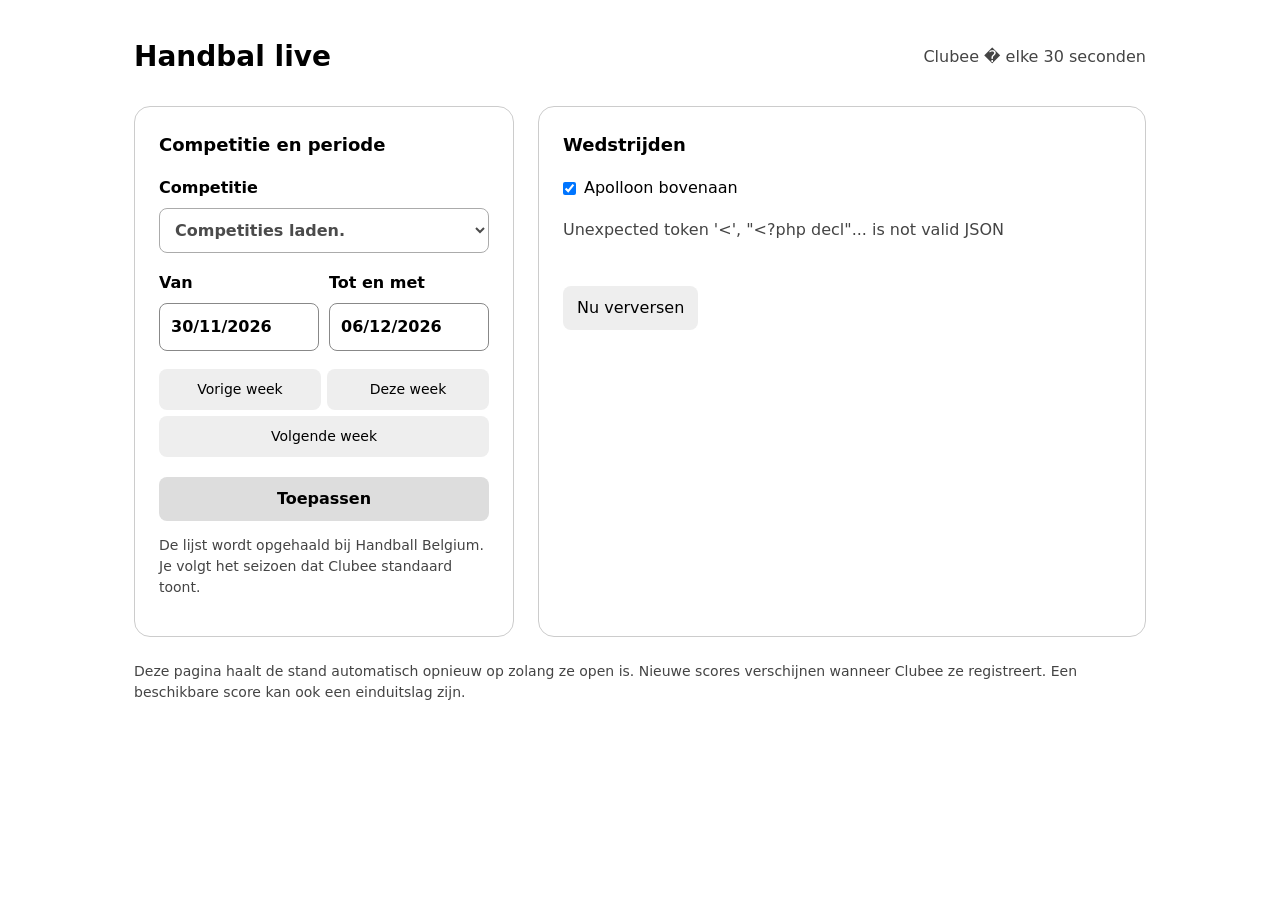
==== programmas/handbal-live/index.html @ 27167aa8 "Bewaar Handbal Live en Slideshow met livescores onder programmas" ====
<!doctype html><html lang="nl"><head><meta charset="utf-8"><meta name="viewport" content="width=device-width,initial-scale=1"><title>Handbal live</title><meta name="description" content="Volg een Clubee-wedstrijd met een instelbare competitie en periode."><link rel="icon" href="data:image/svg+xml,%3Csvg xmlns='http://www.w3.org/2000/svg' viewBox='0 0 32 32'%3E%3Crect width='32' height='32' rx='8' fill='%230c1930'/%3E%3Ctext x='16' y='23' text-anchor='middle' font-size='23' fill='%235ee3e7'%3EH%3C/text%3E%3C/svg%3E"><link rel="stylesheet" href="styles.css?v=2"><style>
*{box-sizing:border-box}body{margin:0;background:var(--page-background);color:var(--text-color);font:16px/1.5 system-ui}main{max-width:1060px;margin:auto;padding:36px 24px}header{display:flex;align-items:center;justify-content:space-between;margin-bottom:28px}h1{font-size:28px;margin:0}header span{color:var(--secondary-text)}section{background:var(--surface-background);border:1px solid var(--border-color);border-radius:16px;padding:24px}.layout{display:grid;grid-template-columns:380px 1fr;gap:24px}label{display:block;margin-bottom:18px;font-weight:600}input,select,button{font:inherit}input,select{display:block;width:100%;margin-top:8px;padding:11px;background:var(--field-background);color:var(--text-color);border:1px solid var(--field-border);border-radius:8px;min-width:0}button{padding:10px 14px;background:var(--button-background);color:var(--button-text);border:0;border-radius:8px;cursor:pointer}button:disabled{opacity:.5;cursor:wait}button.primary{background:var(--primary-background);color:var(--primary-text);font-weight:700;width:100%}.row{display:flex;gap:10px}.row>*{flex:1;min-width:0}.week{display:flex;gap:6px;flex-wrap:wrap;margin-bottom:20px}.week button{font-size:14px;flex:1;white-space:nowrap}small,.muted{font-size:14px;color:var(--secondary-text)}a{color:var(--link-color)}#score{font-size:clamp(56px,9vw,92px);font-weight:800;letter-spacing:-3px;text-align:center;padding:16px 0}#teams{text-align:center;font-size:20px;font-weight:600}#status{min-height:48px;color:var(--secondary-text)}#period{color:var(--link-color);margin-bottom:18px}.note{margin-top:24px;color:var(--secondary-text);font-size:14px}h2{font-size:18px;margin:0 0 18px}#refresh{margin-top:20px}:focus-visible{outline:3px solid var(--focus-color);outline-offset:3px}@media(max-width:760px){main{padding:20px 14px}.layout{grid-template-columns:1fr}header{align-items:flex-start;gap:10px}header span{font-size:14px}section{padding:20px}#score{font-size:72px}}
#teams{display:grid;grid-template-columns:minmax(0,1fr) auto minmax(0,1fr);align-items:center;gap:12px;margin:24px 0}.team{display:flex;flex-direction:column;align-items:center;gap:12px;font-size:16px;overflow-wrap:anywhere}.team img{width:76px;height:76px;object-fit:contain;background:var(--logo-background);border-radius:12px;padding:6px}.team img[hidden]{display:none}#score{font-size:clamp(36px,5vw,60px);letter-spacing:-1px;padding:0;white-space:nowrap}@media(max-width:420px){#teams{gap:8px}.team{font-size:14px}.team img{width:58px;height:58px}#score{font-size:36px}}.match-card{padding:18px 0;border-bottom:1px solid var(--border-color)}.match-card:first-child{padding-top:0}.match-date{font-size:14px;color:var(--secondary-text);margin-bottom:10px}.match-teams{display:grid;grid-template-columns:minmax(0,1fr) auto minmax(0,1fr);gap:12px;align-items:center}.match-team{text-align:center;overflow-wrap:anywhere;font-size:15px;font-weight:600}.match-team img{display:block;width:48px;height:48px;object-fit:contain;margin:0 auto 8px;background:var(--logo-background);border-radius:8px}.match-score{font-size:28px;font-weight:800;white-space:nowrap}.match-links{display:flex;gap:16px;flex-wrap:wrap;margin-top:12px;font-size:14px}@media(max-width:420px){.match-teams{gap:8px}.match-team{font-size:13px}.match-score{font-size:24px}} .sort-toggle{display:flex;align-items:center;gap:8px;font-weight:400}.sort-toggle input{width:auto;margin:0;padding:0;flex:none} </style></head><body><main><header><h1>Handbal live</h1><span>Clubee � elke 30 seconden</span></header><div class="layout"><section><h2>Competitie en periode</h2><form id="settings"><label>Competitie<select id="source" required disabled><option value="">Competities laden.</option></select></label><div class="row"><label>Van<input id="start" type="text" inputmode="numeric" placeholder="DD/MM/YYYY" pattern="[0-9]{2}/[0-9]{2}/[0-9]{4}" required></label><label>Tot en met<input id="end" type="text" inputmode="numeric" placeholder="DD/MM/YYYY" pattern="[0-9]{2}/[0-9]{2}/[0-9]{4}" required></label></div><div class="week"><button type="button" id="prev">Vorige week</button><button type="button" id="current">Deze week</button><button type="button" id="next">Volgende week</button></div><button class="primary">Toepassen</button></form><p class="muted">De lijst wordt opgehaald bij Handball Belgium. Je volgt het seizoen dat Clubee standaard toont.</p></section><section aria-label="Wedstrijden"><h2>Wedstrijden</h2><div id="period"></div><label class="sort-toggle"><input type="checkbox" id="apolloon-first" checked> Apolloon bovenaan</label><div id="matches"></div><div id="status" role="status">Clubee ophalen.</div><button id="refresh">Nu verversen</button></section></div><p class="note">Deze pagina haalt de stand automatisch opnieuw op zolang ze open is. Nieuwe scores verschijnen wanneer Clubee ze registreert. Een beschikbare score kan ook een einduitslag zijn.</p></main><script>
const $=id=>document.getElementById(id),params=new URLSearchParams(location.search);
const fallback='https://www.clubee.com/handballbelgium/first-division-m--982001v4/leagues/18702/seasons/220';
function currentWeek(){const p=new Intl.DateTimeFormat('en-CA',{timeZone:'Europe/Brussels',year:'numeric',month:'2-digit',day:'2-digit'}).formatToParts(new Date());const get=k=>p.find(x=>x.type===k).value;const d=new Date(get('year')+'-'+get('month')+'-'+get('day')+'T00:00:00Z');d.setUTCDate(d.getUTCDate()-(d.getUTCDay()+6)%7);return [d.toISOString().slice(0,10),new Date(+d+6*86400000).toISOString().slice(0,10)];}
const [first,last]=currentWeek();const wantedSource=params.get('source')||fallback;$('start').value=format(params.get('from')||first);$('end').value=format(params.get('to')||last);
$('apolloon-first').checked=params.get('apolloon')!=='0';
$('apolloon-first').onchange=()=>{if(checkedAt)render();else if(source)saveUrl();};
let source,from,to,games=[],checkedAt='',busy=false,timer;
function format(d){const m=/^(\d{4})-(\d{2})-(\d{2})$/.exec(d||'');return m?m[3]+'/'+m[2]+'/'+m[1]:'';}
function parseDate(value){const m=/^(\d{2})\/(\d{2})\/(\d{4})$/.exec(value);if(!m)return '';const iso=m[3]+'-'+m[2]+'-'+m[1],d=new Date(iso+'T00:00:00Z');return Number.isFinite(+d)&&d.toISOString().slice(0,10)===iso?iso:'';}
function saveUrl(){const p=new URLSearchParams({source,from,to,apolloon:$('apolloon-first').checked?'1':'0'});history.replaceState(null,'','?'+p);}
function element(tag,className,text){const el=document.createElement(tag);if(className)el.className=className;if(text!==undefined)el.textContent=text;return el;}
function team(game,side){const el=element('div','match-team');const url=game[side+'Logo'];if(url){try{const u=new URL(url);if(u.protocol==='https:'){const img=element('img');img.alt='Logo '+game[side];img.src=u.href;img.onerror=()=>img.remove();el.append(img);}}catch(_){}}el.append(element('div','',game[side]));return el;}
function render(){
 const apolloon=g=>/apolloon/i.test(g.home||'')||/apolloon/i.test(g.away||'');
 const filtered=games.filter(g=>g.date>=from&&g.date<=to).sort((a,b)=>($('apolloon-first').checked?Number(apolloon(b))-Number(apolloon(a)):0)||a.date.localeCompare(b.date)||(a.time||'').localeCompare(b.time||''));
 $('period').textContent=format(from)+' - '+format(to);
 const cards=[];
 for(const g of filtered){
  const card=element('article','match-card');
  card.append(element('div','match-date',format(g.date)+(g.time?' om '+g.time:'')));
  const row=element('div','match-teams');row.append(team(g,'home'),element('div','match-score',g.score||'-'),team(g,'away'));card.append(row);
  const links=element('div','match-links');
  const scoreLink=element('a','','Open scorepagina');scoreLink.href='score.html?'+new URLSearchParams({match:g.id.split('/').pop()});scoreLink.target='_blank';scoreLink.rel='noopener';
  const original=element('a','','Open op Clubee');original.href=new URL(g.id,source).href;original.target='_blank';original.rel='noopener';links.append(scoreLink,original);card.append(links);cards.push(card);
 }
 $('matches').replaceChildren(...cards);
 $('status').textContent=(filtered.length?filtered.length+' wedstrijden':'Geen wedstrijden in deze periode')+' � opgehaald om '+new Date(checkedAt).toLocaleTimeString('nl-BE',{timeZone:'Europe/Brussels'});
 saveUrl();
}
async function refreshLiveScores(){
 const now=new Intl.DateTimeFormat('sv-SE',{timeZone:'Europe/Brussels',dateStyle:'short',timeStyle:'short'}).format(new Date());
 const [today,time]=now.split(' ');
 const active=games.filter(g=>g.date===today&&g.date>=from&&g.date<=to&&(!g.time||g.time.padStart(5,'0')<=time));
 for(let offset=0;offset<active.length;offset+=4){
  await Promise.all(active.slice(offset,offset+4).map(async g=>{
   try{
    const match=g.id.split('/').pop();
    const response=await fetch('match.php?'+new URLSearchParams({match}),{cache:'no-store',signal:AbortSignal.timeout(8000)});
    if(!response.ok)return;
    const {game}=await response.json();
    if(typeof game?.score==='string'&&game.score)g.score=game.score;
   }catch{
    // Keep the competition score when the match lookup fails.
   }
  }));
 }
 if(active.length)render();
}
async function refresh(){if(busy)return;busy=true;clearTimeout(timer);for(const b of document.querySelectorAll('button'))b.disabled=true;$('status').textContent='Nieuwe stand ophalen.';try{const r=await fetch('api.php?'+new URLSearchParams({source}),{cache:'no-store',signal:AbortSignal.timeout(25000)});const data=await r.json();if(!r.ok)throw Error(data.error||'Clubee kon niet worden opgehaald.');games=data.games;checkedAt=data.checkedAt;render();await refreshLiveScores();}catch(e){$('status').textContent=(e.name==='TimeoutError'?'Clubee reageert niet. Probeer opnieuw.':e.message)+(checkedAt?' Laatste geslaagde controle: '+new Date(checkedAt).toLocaleTimeString('nl-BE',{timeZone:'Europe/Brussels'})+'.':'');}finally{busy=false;for(const b of document.querySelectorAll('button'))b.disabled=false;timer=setTimeout(refresh,30000);}}
async function apply(){if(busy)return;let u;try{u=new URL($('source').value);if(u.protocol!=='https:'||!['www.clubee.com','clubee.com'].includes(u.hostname)||u.port||u.username||u.password||!/^\/handballbelgium\/[a-zA-Z0-9_-]+v4(?:\/leagues\/\d+\/seasons\/\d+)?\/?$/.test(u.pathname))throw Error();}catch(_){$('status').textContent='Kies een competitie uit de lijst.';return false;}
const a=parseDate($('start').value),b=parseDate($('end').value);if(!a||!b||a>b){$('status').textContent='Kies geldige datums. De einddatum moet op of na de begindatum liggen.';return false;}u.search='';u.hash='';const changed=source!==u.href||from!==a||to!==b;source=u.href;from=a;to=b;if(changed){games=[];checkedAt='';$('matches').replaceChildren();}saveUrl();await refresh();return true;}
function move(days){for(const id of ['start','end']){const d=new Date(parseDate($(id).value)+'T00:00:00Z');if(!Number.isFinite(+d))return;$(id).value=format(new Date(+d+days*86400000).toISOString().slice(0,10));}apply();}
$('settings').onsubmit=e=>{e.preventDefault();apply();};$('prev').onclick=()=>move(-7);$('next').onclick=()=>move(7);$('current').onclick=()=>{const [a,b]=currentWeek();$('start').value=format(a);$('end').value=format(b);apply();};$('refresh').onclick=()=>source?refresh():loadCompetitions();
if(document.modelContext?.registerTool){try{document.modelContext.registerTool({name:'configure_match_view',description:'Stel de Clubee-competitie en het datumbereik in en laad de wedstrijden.',inputSchema:{type:'object',properties:{source:{type:'string'},from:{type:'string'},to:{type:'string'}},required:['source','from','to'],additionalProperties:false},annotations:{readOnlyHint:false,untrustedContentHint:true},async execute(input){if(!input||typeof input.source!=='string'||typeof input.from!=='string'||typeof input.to!=='string'||busy)throw Error('Ongeldige invoer of ophalen bezig.');$('source').value=input.source;$('start').value=format(input.from);$('end').value=format(input.to);if(!await apply())throw Error($('status').textContent);return {matches:games.filter(g=>g.date>=from&&g.date<=to).length,status:$('status').textContent};}});}catch(_){}}
let loadingMenu=false;
async function loadCompetitions(){
 if(loadingMenu)return;loadingMenu=true;$('source').disabled=true;$('refresh').disabled=true;
 $('status').textContent='Competities ophalen bij Clubee.';
 try{
  const response=await fetch('competitions.php',{cache:'no-store',signal:AbortSignal.timeout(25000)});
  const data=await response.json();if(!response.ok)throw Error(data.error||'Competities konden niet worden opgehaald.');
  if(!Array.isArray(data.competitions)||!data.competitions.length)throw Error('Geen competities gevonden.');
  $('source').replaceChildren();const groups=new Map();
  for(const c of data.competitions){
   let group=groups.get(c.group||'Competities');if(!group){group=document.createElement('optgroup');group.label=c.group||'Competities';groups.set(group.label,group);$('source').append(group);}
   const competitionSource=fallback.startsWith(c.source+'/')?fallback:c.source;
   group.append(new Option(c.name,competitionSource));
  }
  const target=data.competitions.find(c=>wantedSource===c.source||wantedSource.startsWith(c.source+'/'))||data.competitions.find(c=>c.name==='DIVISION 1 (M)')||data.competitions[0];
  $('source').value=target.source;$('source').disabled=false;await apply();
 }catch(e){$('status').textContent=e.name==='TimeoutError'?'Clubee reageert niet. Klik op Nu verversen om opnieuw te proberen.':e.message;}
 finally{loadingMenu=false;$('refresh').disabled=false;}
}
loadCompetitions();

</script></body></html>
---- programmas/handbal-live/styles.css ----
/* Kleuren voor index.html en score.html.
   Pas deze waarden aan om beide pagina's een ander uiterlijk te geven. */
:root {
  color-scheme: light;
  --page-background: #ffffff;
  --text-color: #000000;
  --surface-background: #ffffff;
  --border-color: #cccccc;
  --field-background: #ffffff;
  --field-border: #888888;
  --secondary-text: #444444;
  --link-color: #000000;
  --button-background: #eeeeee;
  --button-text: #000000;
  --primary-background: #dddddd;
  --primary-text: #000000;
  --focus-color: #000000;
  --logo-background: #ffffff;
}
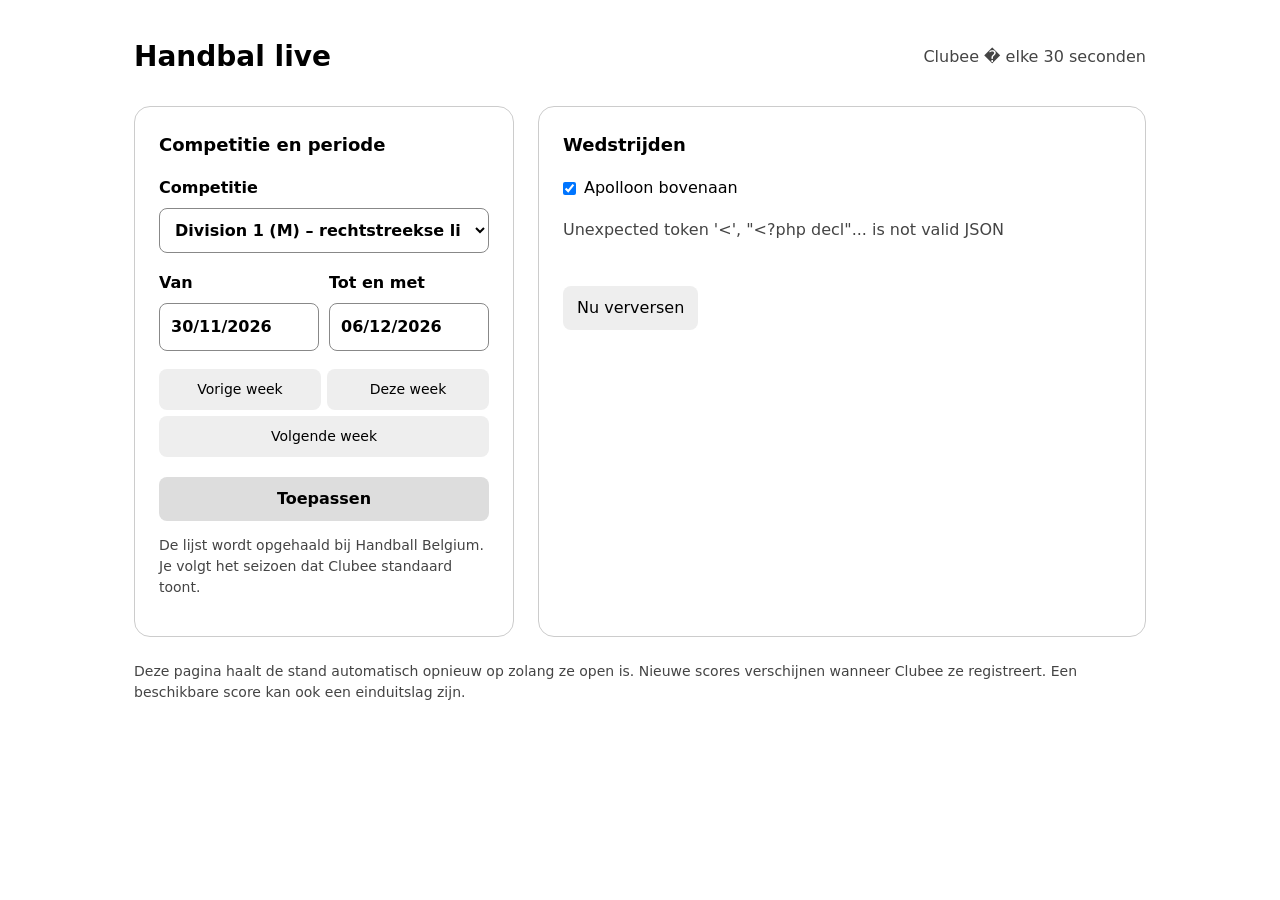
==== commit 44f6944b: "Load matches even when Clubee competition menu cannot be parsed" ====
--- a/programmas/handbal-live/index.html
+++ b/programmas/handbal-live/index.html
@@ -71,7 +71,13 @@
   }
   const target=data.competitions.find(c=>wantedSource===c.source||wantedSource.startsWith(c.source+'/'))||data.competitions.find(c=>c.name==='DIVISION 1 (M)')||data.competitions[0];
   $('source').value=target.source;$('source').disabled=false;await apply();
- }catch(e){$('status').textContent=e.name==='TimeoutError'?'Clubee reageert niet. Klik op Nu verversen om opnieuw te proberen.':e.message;}
+ }catch(e){
+  // A failure to load the competition menu must not block the requested competition.
+  $('source').replaceChildren(new Option('Division 1 (M) – rechtstreekse link',wantedSource));
+  $('source').disabled=false;
+  $('status').textContent='Competitielijst niet beschikbaar; wedstrijden rechtstreeks ophalen.';
+  await apply();
+ }
  finally{loadingMenu=false;$('refresh').disabled=false;}
 }
 loadCompetitions();
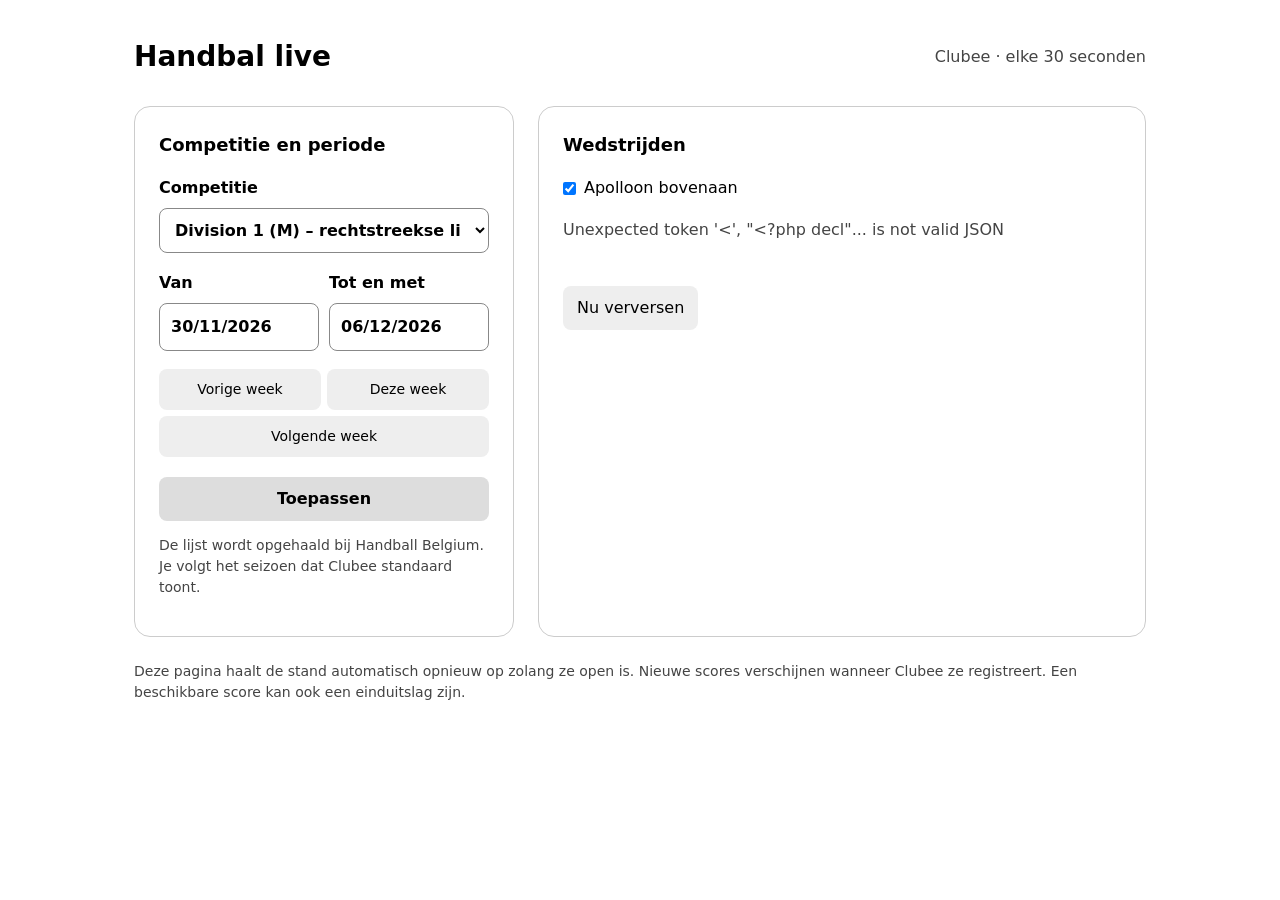
==== commit 6d0f9da7: "Fix damaged separators in Handbal Live header and refresh status" ====
--- a/programmas/handbal-live/index.html
+++ b/programmas/handbal-live/index.html
@@ -1,6 +1,6 @@
 <!doctype html><html lang="nl"><head><meta charset="utf-8"><meta name="viewport" content="width=device-width,initial-scale=1"><title>Handbal live</title><meta name="description" content="Volg een Clubee-wedstrijd met een instelbare competitie en periode."><link rel="icon" href="data:image/svg+xml,%3Csvg xmlns='http://www.w3.org/2000/svg' viewBox='0 0 32 32'%3E%3Crect width='32' height='32' rx='8' fill='%230c1930'/%3E%3Ctext x='16' y='23' text-anchor='middle' font-size='23' fill='%235ee3e7'%3EH%3C/text%3E%3C/svg%3E"><link rel="stylesheet" href="styles.css?v=2"><style>
 *{box-sizing:border-box}body{margin:0;background:var(--page-background);color:var(--text-color);font:16px/1.5 system-ui}main{max-width:1060px;margin:auto;padding:36px 24px}header{display:flex;align-items:center;justify-content:space-between;margin-bottom:28px}h1{font-size:28px;margin:0}header span{color:var(--secondary-text)}section{background:var(--surface-background);border:1px solid var(--border-color);border-radius:16px;padding:24px}.layout{display:grid;grid-template-columns:380px 1fr;gap:24px}label{display:block;margin-bottom:18px;font-weight:600}input,select,button{font:inherit}input,select{display:block;width:100%;margin-top:8px;padding:11px;background:var(--field-background);color:var(--text-color);border:1px solid var(--field-border);border-radius:8px;min-width:0}button{padding:10px 14px;background:var(--button-background);color:var(--button-text);border:0;border-radius:8px;cursor:pointer}button:disabled{opacity:.5;cursor:wait}button.primary{background:var(--primary-background);color:var(--primary-text);font-weight:700;width:100%}.row{display:flex;gap:10px}.row>*{flex:1;min-width:0}.week{display:flex;gap:6px;flex-wrap:wrap;margin-bottom:20px}.week button{font-size:14px;flex:1;white-space:nowrap}small,.muted{font-size:14px;color:var(--secondary-text)}a{color:var(--link-color)}#score{font-size:clamp(56px,9vw,92px);font-weight:800;letter-spacing:-3px;text-align:center;padding:16px 0}#teams{text-align:center;font-size:20px;font-weight:600}#status{min-height:48px;color:var(--secondary-text)}#period{color:var(--link-color);margin-bottom:18px}.note{margin-top:24px;color:var(--secondary-text);font-size:14px}h2{font-size:18px;margin:0 0 18px}#refresh{margin-top:20px}:focus-visible{outline:3px solid var(--focus-color);outline-offset:3px}@media(max-width:760px){main{padding:20px 14px}.layout{grid-template-columns:1fr}header{align-items:flex-start;gap:10px}header span{font-size:14px}section{padding:20px}#score{font-size:72px}}
-#teams{display:grid;grid-template-columns:minmax(0,1fr) auto minmax(0,1fr);align-items:center;gap:12px;margin:24px 0}.team{display:flex;flex-direction:column;align-items:center;gap:12px;font-size:16px;overflow-wrap:anywhere}.team img{width:76px;height:76px;object-fit:contain;background:var(--logo-background);border-radius:12px;padding:6px}.team img[hidden]{display:none}#score{font-size:clamp(36px,5vw,60px);letter-spacing:-1px;padding:0;white-space:nowrap}@media(max-width:420px){#teams{gap:8px}.team{font-size:14px}.team img{width:58px;height:58px}#score{font-size:36px}}.match-card{padding:18px 0;border-bottom:1px solid var(--border-color)}.match-card:first-child{padding-top:0}.match-date{font-size:14px;color:var(--secondary-text);margin-bottom:10px}.match-teams{display:grid;grid-template-columns:minmax(0,1fr) auto minmax(0,1fr);gap:12px;align-items:center}.match-team{text-align:center;overflow-wrap:anywhere;font-size:15px;font-weight:600}.match-team img{display:block;width:48px;height:48px;object-fit:contain;margin:0 auto 8px;background:var(--logo-background);border-radius:8px}.match-score{font-size:28px;font-weight:800;white-space:nowrap}.match-links{display:flex;gap:16px;flex-wrap:wrap;margin-top:12px;font-size:14px}@media(max-width:420px){.match-teams{gap:8px}.match-team{font-size:13px}.match-score{font-size:24px}} .sort-toggle{display:flex;align-items:center;gap:8px;font-weight:400}.sort-toggle input{width:auto;margin:0;padding:0;flex:none} </style></head><body><main><header><h1>Handbal live</h1><span>Clubee � elke 30 seconden</span></header><div class="layout"><section><h2>Competitie en periode</h2><form id="settings"><label>Competitie<select id="source" required disabled><option value="">Competities laden.</option></select></label><div class="row"><label>Van<input id="start" type="text" inputmode="numeric" placeholder="DD/MM/YYYY" pattern="[0-9]{2}/[0-9]{2}/[0-9]{4}" required></label><label>Tot en met<input id="end" type="text" inputmode="numeric" placeholder="DD/MM/YYYY" pattern="[0-9]{2}/[0-9]{2}/[0-9]{4}" required></label></div><div class="week"><button type="button" id="prev">Vorige week</button><button type="button" id="current">Deze week</button><button type="button" id="next">Volgende week</button></div><button class="primary">Toepassen</button></form><p class="muted">De lijst wordt opgehaald bij Handball Belgium. Je volgt het seizoen dat Clubee standaard toont.</p></section><section aria-label="Wedstrijden"><h2>Wedstrijden</h2><div id="period"></div><label class="sort-toggle"><input type="checkbox" id="apolloon-first" checked> Apolloon bovenaan</label><div id="matches"></div><div id="status" role="status">Clubee ophalen.</div><button id="refresh">Nu verversen</button></section></div><p class="note">Deze pagina haalt de stand automatisch opnieuw op zolang ze open is. Nieuwe scores verschijnen wanneer Clubee ze registreert. Een beschikbare score kan ook een einduitslag zijn.</p></main><script>
+#teams{display:grid;grid-template-columns:minmax(0,1fr) auto minmax(0,1fr);align-items:center;gap:12px;margin:24px 0}.team{display:flex;flex-direction:column;align-items:center;gap:12px;font-size:16px;overflow-wrap:anywhere}.team img{width:76px;height:76px;object-fit:contain;background:var(--logo-background);border-radius:12px;padding:6px}.team img[hidden]{display:none}#score{font-size:clamp(36px,5vw,60px);letter-spacing:-1px;padding:0;white-space:nowrap}@media(max-width:420px){#teams{gap:8px}.team{font-size:14px}.team img{width:58px;height:58px}#score{font-size:36px}}.match-card{padding:18px 0;border-bottom:1px solid var(--border-color)}.match-card:first-child{padding-top:0}.match-date{font-size:14px;color:var(--secondary-text);margin-bottom:10px}.match-teams{display:grid;grid-template-columns:minmax(0,1fr) auto minmax(0,1fr);gap:12px;align-items:center}.match-team{text-align:center;overflow-wrap:anywhere;font-size:15px;font-weight:600}.match-team img{display:block;width:48px;height:48px;object-fit:contain;margin:0 auto 8px;background:var(--logo-background);border-radius:8px}.match-score{font-size:28px;font-weight:800;white-space:nowrap}.match-links{display:flex;gap:16px;flex-wrap:wrap;margin-top:12px;font-size:14px}@media(max-width:420px){.match-teams{gap:8px}.match-team{font-size:13px}.match-score{font-size:24px}} .sort-toggle{display:flex;align-items:center;gap:8px;font-weight:400}.sort-toggle input{width:auto;margin:0;padding:0;flex:none} </style></head><body><main><header><h1>Handbal live</h1><span>Clubee &middot; elke 30 seconden</span></header><div class="layout"><section><h2>Competitie en periode</h2><form id="settings"><label>Competitie<select id="source" required disabled><option value="">Competities laden.</option></select></label><div class="row"><label>Van<input id="start" type="text" inputmode="numeric" placeholder="DD/MM/YYYY" pattern="[0-9]{2}/[0-9]{2}/[0-9]{4}" required></label><label>Tot en met<input id="end" type="text" inputmode="numeric" placeholder="DD/MM/YYYY" pattern="[0-9]{2}/[0-9]{2}/[0-9]{4}" required></label></div><div class="week"><button type="button" id="prev">Vorige week</button><button type="button" id="current">Deze week</button><button type="button" id="next">Volgende week</button></div><button class="primary">Toepassen</button></form><p class="muted">De lijst wordt opgehaald bij Handball Belgium. Je volgt het seizoen dat Clubee standaard toont.</p></section><section aria-label="Wedstrijden"><h2>Wedstrijden</h2><div id="period"></div><label class="sort-toggle"><input type="checkbox" id="apolloon-first" checked> Apolloon bovenaan</label><div id="matches"></div><div id="status" role="status">Clubee ophalen.</div><button id="refresh">Nu verversen</button></section></div><p class="note">Deze pagina haalt de stand automatisch opnieuw op zolang ze open is. Nieuwe scores verschijnen wanneer Clubee ze registreert. Een beschikbare score kan ook een einduitslag zijn.</p></main><script>
 const $=id=>document.getElementById(id),params=new URLSearchParams(location.search);
 const fallback='https://www.clubee.com/handballbelgium/first-division-m--982001v4/leagues/18702/seasons/220';
 function currentWeek(){const p=new Intl.DateTimeFormat('en-CA',{timeZone:'Europe/Brussels',year:'numeric',month:'2-digit',day:'2-digit'}).formatToParts(new Date());const get=k=>p.find(x=>x.type===k).value;const d=new Date(get('year')+'-'+get('month')+'-'+get('day')+'T00:00:00Z');d.setUTCDate(d.getUTCDate()-(d.getUTCDay()+6)%7);return [d.toISOString().slice(0,10),new Date(+d+6*86400000).toISOString().slice(0,10)];}
@@ -27,7 +27,7 @@
   const original=element('a','','Open op Clubee');original.href=new URL(g.id,source).href;original.target='_blank';original.rel='noopener';links.append(scoreLink,original);card.append(links);cards.push(card);
  }
  $('matches').replaceChildren(...cards);
- $('status').textContent=(filtered.length?filtered.length+' wedstrijden':'Geen wedstrijden in deze periode')+' � opgehaald om '+new Date(checkedAt).toLocaleTimeString('nl-BE',{timeZone:'Europe/Brussels'});
+ $('status').textContent=(filtered.length?filtered.length+' wedstrijden':'Geen wedstrijden in deze periode')+' \u00b7 opgehaald om '+new Date(checkedAt).toLocaleTimeString('nl-BE',{timeZone:'Europe/Brussels'});
  saveUrl();
 }
 async function refreshLiveScores(){
@@ -83,5 +83,3 @@
 loadCompetitions();
 
 </script></body></html>
-
-
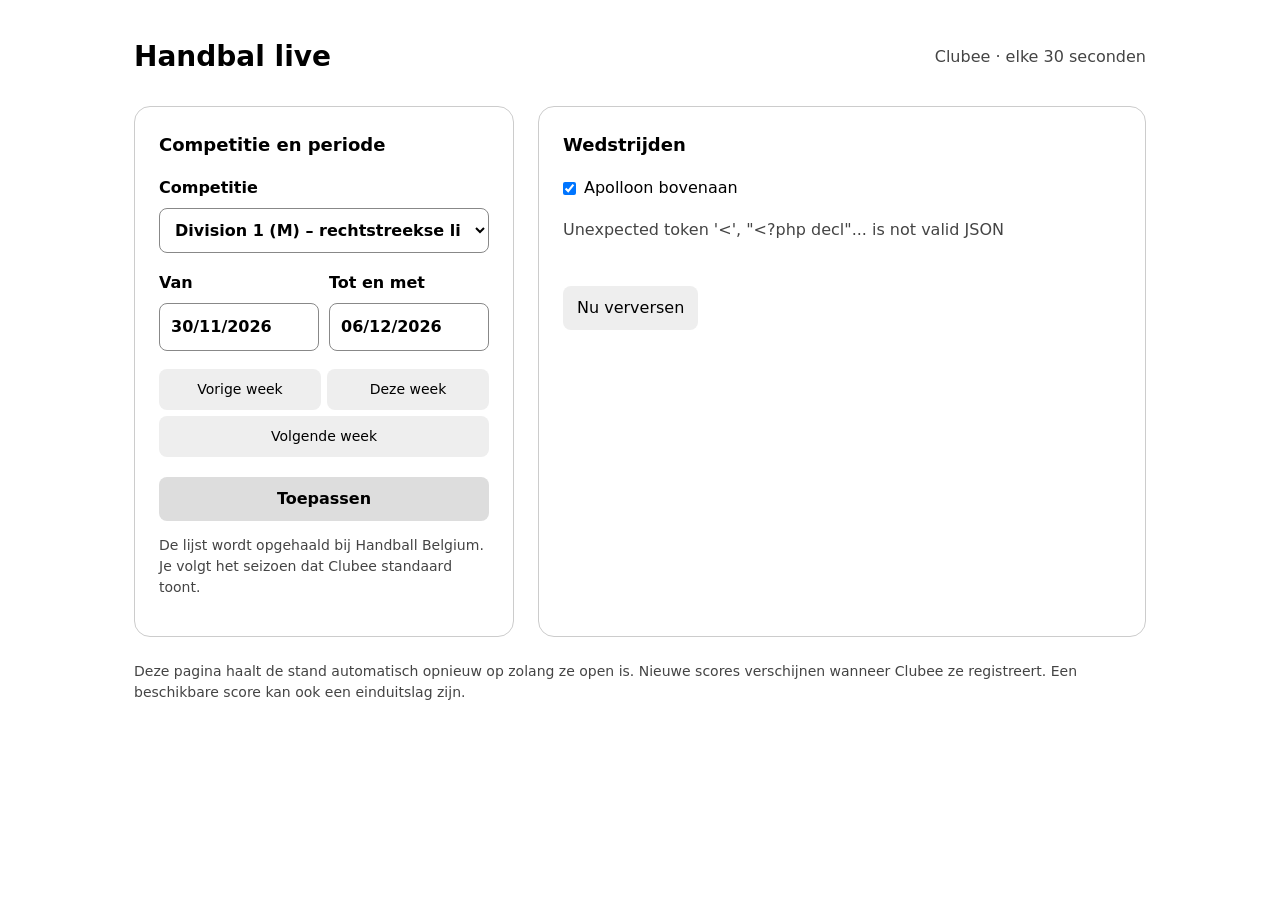
==== commit 0cb0ce0e: "Restore match-specific link to printable wedstrijdblad page" ====
--- a/programmas/handbal-live/index.html
+++ b/programmas/handbal-live/index.html
@@ -24,7 +24,7 @@
   const row=element('div','match-teams');row.append(team(g,'home'),element('div','match-score',g.score||'-'),team(g,'away'));card.append(row);
   const links=element('div','match-links');
   const scoreLink=element('a','','Open scorepagina');scoreLink.href='score.html?'+new URLSearchParams({match:g.id.split('/').pop()});scoreLink.target='_blank';scoreLink.rel='noopener';
-  const original=element('a','','Open op Clubee');original.href=new URL(g.id,source).href;original.target='_blank';original.rel='noopener';links.append(scoreLink,original);card.append(links);cards.push(card);
+  const original=element('a','','Open op Clubee');original.href=new URL(g.id,source).href;original.target='_blank';original.rel='noopener';const reportLink=element('a','','Open wedstrijdblad');reportLink.href='wedstrijdblad.html?'+new URLSearchParams({match:g.id.split('/').pop()});reportLink.target='_blank';reportLink.rel='noopener';links.append(scoreLink,reportLink,original);card.append(links);cards.push(card);
  }
  $('matches').replaceChildren(...cards);
  $('status').textContent=(filtered.length?filtered.length+' wedstrijden':'Geen wedstrijden in deze periode')+' \u00b7 opgehaald om '+new Date(checkedAt).toLocaleTimeString('nl-BE',{timeZone:'Europe/Brussels'});
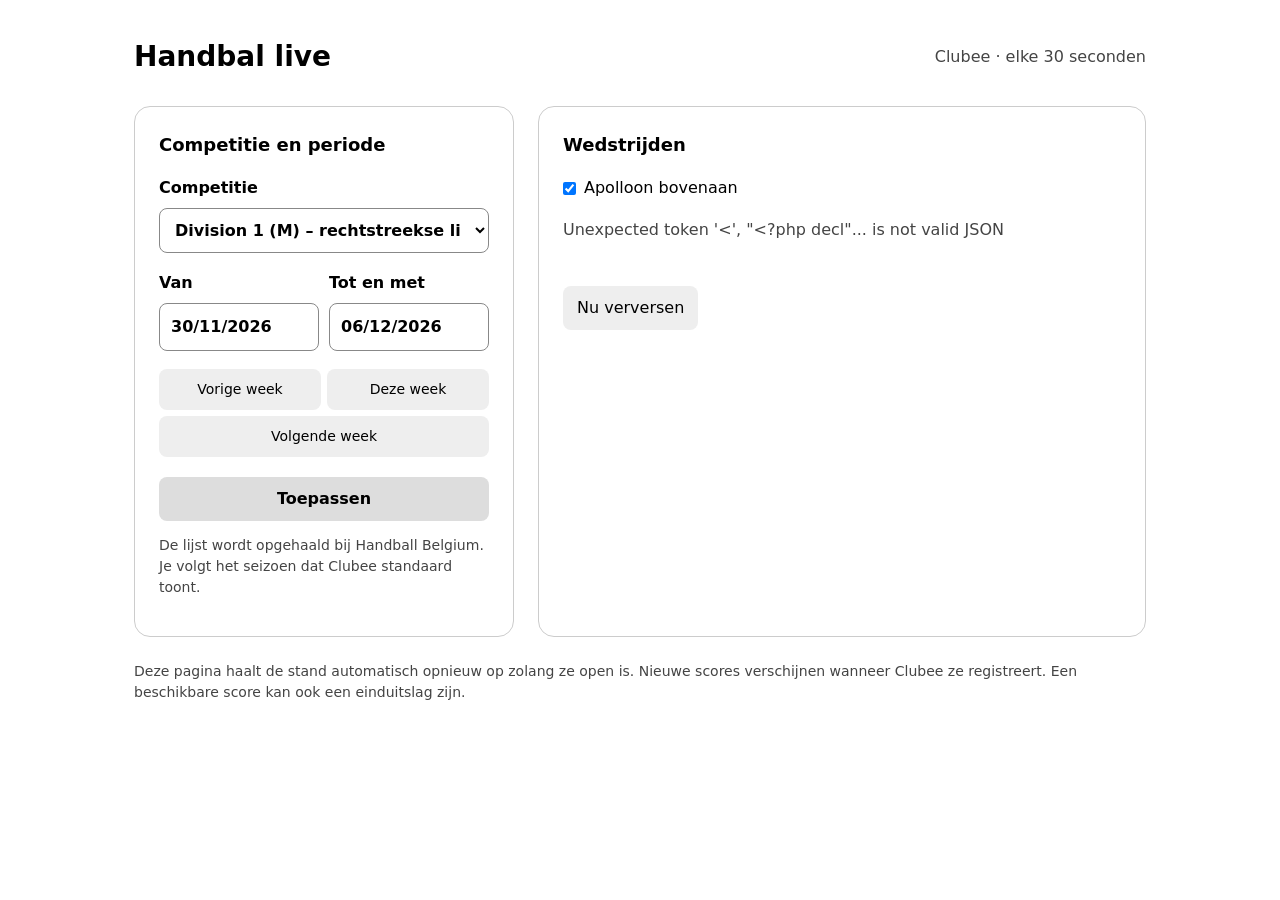
==== commit 76e155e3: "Fix formatting and structure of match links" ====
--- a/programmas/handbal-live/index.html
+++ b/programmas/handbal-live/index.html
@@ -24,7 +24,8 @@
   const row=element('div','match-teams');row.append(team(g,'home'),element('div','match-score',g.score||'-'),team(g,'away'));card.append(row);
   const links=element('div','match-links');
   const scoreLink=element('a','','Open scorepagina');scoreLink.href='score.html?'+new URLSearchParams({match:g.id.split('/').pop()});scoreLink.target='_blank';scoreLink.rel='noopener';
-  const original=element('a','','Open op Clubee');original.href=new URL(g.id,source).href;original.target='_blank';original.rel='noopener';const reportLink=element('a','','Open wedstrijdblad');reportLink.href='wedstrijdblad.html?'+new URLSearchParams({match:g.id.split('/').pop()});reportLink.target='_blank';reportLink.rel='noopener';links.append(scoreLink,reportLink,original);card.append(links);cards.push(card);
+  const original=element('a','','Open op Clubee');original.href=new URL(g.id,source).href;original.target='_blank';original.rel='noopener';
+  const reportLink=element('a','','Open wedstrijdblad');reportLink.href='wedstrijdblad.html?'+new URLSearchParams({match:g.id.split('/').pop()});reportLink.target='_blank';reportLink.rel='noopener';links.append(scoreLink,reportLink,original);card.append(links);cards.push(card);
  }
  $('matches').replaceChildren(...cards);
  $('status').textContent=(filtered.length?filtered.length+' wedstrijden':'Geen wedstrijden in deze periode')+' \u00b7 opgehaald om '+new Date(checkedAt).toLocaleTimeString('nl-BE',{timeZone:'Europe/Brussels'});
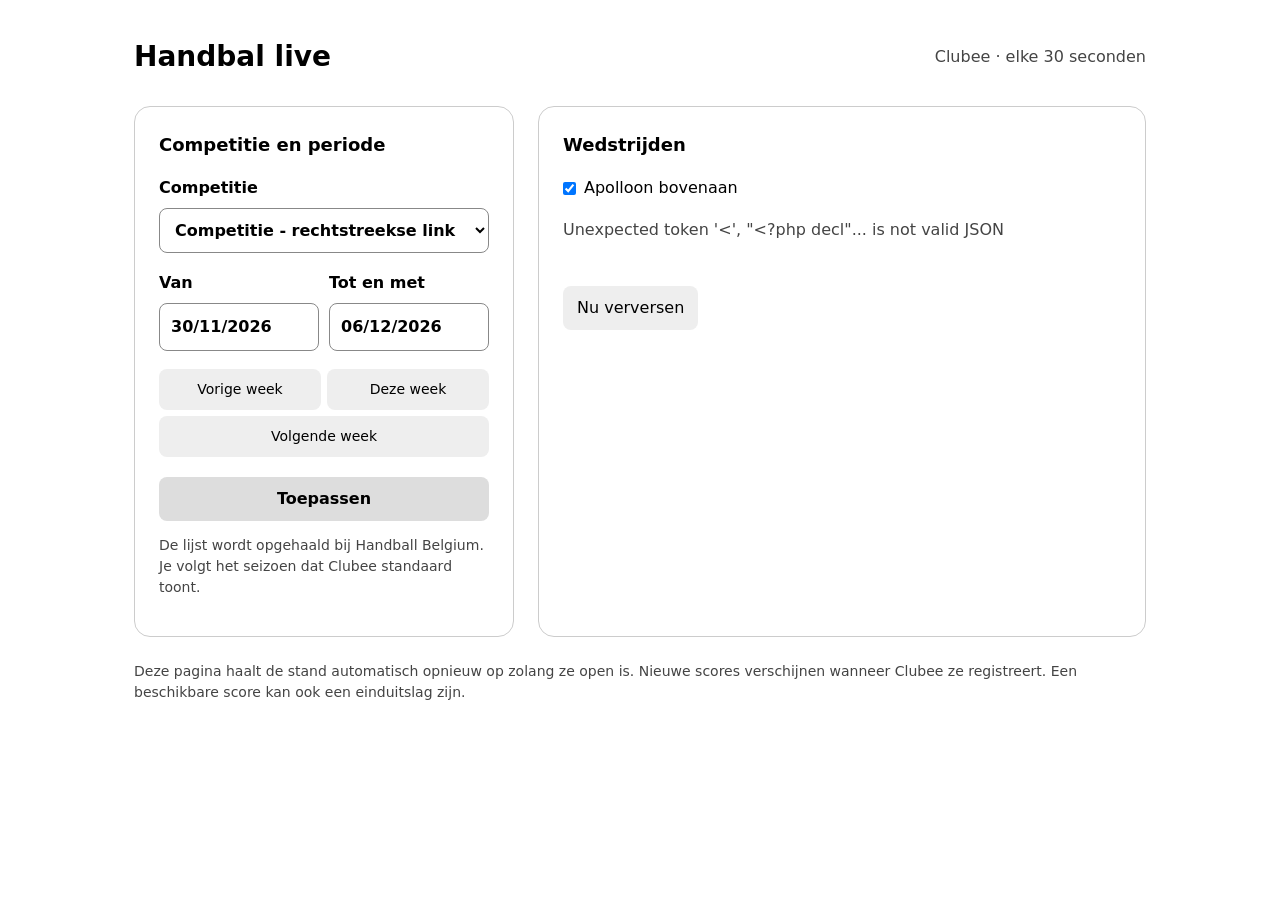
==== commit 840f07c7: "Correctie" ====
--- a/programmas/handbal-live/index.html
+++ b/programmas/handbal-live/index.html
@@ -7,7 +7,7 @@
 const [first,last]=currentWeek();const wantedSource=params.get('source')||fallback;$('start').value=format(params.get('from')||first);$('end').value=format(params.get('to')||last);
 $('apolloon-first').checked=params.get('apolloon')!=='0';
 $('apolloon-first').onchange=()=>{if(checkedAt)render();else if(source)saveUrl();};
-let source,from,to,games=[],checkedAt='',busy=false,timer;
+let source,from,to,games=[],checkedAt='',busy=false,timer,listWarning='',scoreWarning='';
 function format(d){const m=/^(\d{4})-(\d{2})-(\d{2})$/.exec(d||'');return m?m[3]+'/'+m[2]+'/'+m[1]:'';}
 function parseDate(value){const m=/^(\d{2})\/(\d{2})\/(\d{4})$/.exec(value);if(!m)return '';const iso=m[3]+'-'+m[2]+'-'+m[1],d=new Date(iso+'T00:00:00Z');return Number.isFinite(+d)&&d.toISOString().slice(0,10)===iso?iso:'';}
 function saveUrl(){const p=new URLSearchParams({source,from,to,apolloon:$('apolloon-first').checked?'1':'0'});history.replaceState(null,'','?'+p);}
@@ -29,30 +29,34 @@
  }
  $('matches').replaceChildren(...cards);
  $('status').textContent=(filtered.length?filtered.length+' wedstrijden':'Geen wedstrijden in deze periode')+' \u00b7 opgehaald om '+new Date(checkedAt).toLocaleTimeString('nl-BE',{timeZone:'Europe/Brussels'});
+ for(const warning of [listWarning,scoreWarning])if(warning)$('status').textContent+=' '+warning;
  saveUrl();
 }
 async function refreshLiveScores(){
  const now=new Intl.DateTimeFormat('sv-SE',{timeZone:'Europe/Brussels',dateStyle:'short',timeStyle:'short'}).format(new Date());
  const [today,time]=now.split(' ');
+ let failed=0;
  const active=games.filter(g=>g.date===today&&g.date>=from&&g.date<=to&&(!g.time||g.time.padStart(5,'0')<=time));
  for(let offset=0;offset<active.length;offset+=4){
   await Promise.all(active.slice(offset,offset+4).map(async g=>{
    try{
     const match=g.id.split('/').pop();
-    const response=await fetch('match.php?'+new URLSearchParams({match}),{cache:'no-store',signal:AbortSignal.timeout(8000)});
-    if(!response.ok)return;
+    const response=await fetch('match.php?'+new URLSearchParams({match}),{cache:'no-store',signal:AbortSignal.timeout(35000)});
+    if(!response.ok)throw Error('Score niet beschikbaar.');
     const {game}=await response.json();
     if(typeof game?.score==='string'&&game.score)g.score=game.score;
    }catch{
+    failed++;
     // Keep the competition score when the match lookup fails.
    }
   }));
  }
+ scoreWarning=failed?failed+' live-scorecontrole(s) mislukt; de score uit de wedstrijdlijst blijft staan.':'';
  if(active.length)render();
 }
-async function refresh(){if(busy)return;busy=true;clearTimeout(timer);for(const b of document.querySelectorAll('button'))b.disabled=true;$('status').textContent='Nieuwe stand ophalen.';try{const r=await fetch('api.php?'+new URLSearchParams({source}),{cache:'no-store',signal:AbortSignal.timeout(25000)});const data=await r.json();if(!r.ok)throw Error(data.error||'Clubee kon niet worden opgehaald.');games=data.games;checkedAt=data.checkedAt;render();await refreshLiveScores();}catch(e){$('status').textContent=(e.name==='TimeoutError'?'Clubee reageert niet. Probeer opnieuw.':e.message)+(checkedAt?' Laatste geslaagde controle: '+new Date(checkedAt).toLocaleTimeString('nl-BE',{timeZone:'Europe/Brussels'})+'.':'');}finally{busy=false;for(const b of document.querySelectorAll('button'))b.disabled=false;timer=setTimeout(refresh,30000);}}
+async function refresh(){if(busy)return;busy=true;clearTimeout(timer);for(const b of document.querySelectorAll('button'))b.disabled=true;$('status').textContent='Nieuwe stand ophalen.';try{const r=await fetch('api.php?'+new URLSearchParams({source}),{cache:'no-store',signal:AbortSignal.timeout(25000)});const data=await r.json();if(!r.ok)throw Error(data.error||'Clubee kon niet worden opgehaald.');games=data.games;checkedAt=data.checkedAt;listWarning=data.stale?(data.warning||'De laatste succesvolle wedstrijdlijst wordt getoond.') : '';scoreWarning='';render();await refreshLiveScores();}catch(e){$('status').textContent=(e.name==='TimeoutError'?'Clubee reageert niet. Probeer opnieuw.':e.message)+(checkedAt?' Laatste geslaagde controle: '+new Date(checkedAt).toLocaleTimeString('nl-BE',{timeZone:'Europe/Brussels'})+'.':'');}finally{busy=false;for(const b of document.querySelectorAll('button'))b.disabled=false;timer=setTimeout(refresh,30000);}}
 async function apply(){if(busy)return;let u;try{u=new URL($('source').value);if(u.protocol!=='https:'||!['www.clubee.com','clubee.com'].includes(u.hostname)||u.port||u.username||u.password||!/^\/handballbelgium\/[a-zA-Z0-9_-]+v4(?:\/leagues\/\d+\/seasons\/\d+)?\/?$/.test(u.pathname))throw Error();}catch(_){$('status').textContent='Kies een competitie uit de lijst.';return false;}
-const a=parseDate($('start').value),b=parseDate($('end').value);if(!a||!b||a>b){$('status').textContent='Kies geldige datums. De einddatum moet op of na de begindatum liggen.';return false;}u.search='';u.hash='';const changed=source!==u.href||from!==a||to!==b;source=u.href;from=a;to=b;if(changed){games=[];checkedAt='';$('matches').replaceChildren();}saveUrl();await refresh();return true;}
+const a=parseDate($('start').value),b=parseDate($('end').value);if(!a||!b||a>b){$('status').textContent='Kies geldige datums. De einddatum moet op of na de begindatum liggen.';return false;}u.search='';u.hash='';const changed=source!==u.href||from!==a||to!==b;source=u.href;from=a;to=b;if(changed){games=[];checkedAt='';listWarning='';scoreWarning='';$('matches').replaceChildren();}saveUrl();await refresh();return true;}
 function move(days){for(const id of ['start','end']){const d=new Date(parseDate($(id).value)+'T00:00:00Z');if(!Number.isFinite(+d))return;$(id).value=format(new Date(+d+days*86400000).toISOString().slice(0,10));}apply();}
 $('settings').onsubmit=e=>{e.preventDefault();apply();};$('prev').onclick=()=>move(-7);$('next').onclick=()=>move(7);$('current').onclick=()=>{const [a,b]=currentWeek();$('start').value=format(a);$('end').value=format(b);apply();};$('refresh').onclick=()=>source?refresh():loadCompetitions();
 if(document.modelContext?.registerTool){try{document.modelContext.registerTool({name:'configure_match_view',description:'Stel de Clubee-competitie en het datumbereik in en laad de wedstrijden.',inputSchema:{type:'object',properties:{source:{type:'string'},from:{type:'string'},to:{type:'string'}},required:['source','from','to'],additionalProperties:false},annotations:{readOnlyHint:false,untrustedContentHint:true},async execute(input){if(!input||typeof input.source!=='string'||typeof input.from!=='string'||typeof input.to!=='string'||busy)throw Error('Ongeldige invoer of ophalen bezig.');$('source').value=input.source;$('start').value=format(input.from);$('end').value=format(input.to);if(!await apply())throw Error($('status').textContent);return {matches:games.filter(g=>g.date>=from&&g.date<=to).length,status:$('status').textContent};}});}catch(_){}}
@@ -64,17 +68,18 @@
   const response=await fetch('competitions.php',{cache:'no-store',signal:AbortSignal.timeout(25000)});
   const data=await response.json();if(!response.ok)throw Error(data.error||'Competities konden niet worden opgehaald.');
   if(!Array.isArray(data.competitions)||!data.competitions.length)throw Error('Geen competities gevonden.');
+  const target=data.competitions.find(c=>wantedSource===c.source||wantedSource.startsWith(c.source+'/'))||data.competitions.find(c=>c.name==='DIVISION 1 (M)')||data.competitions[0];
+  const selectedSource=wantedSource===target.source||wantedSource.startsWith(target.source+'/')?wantedSource:target.source;
   $('source').replaceChildren();const groups=new Map();
   for(const c of data.competitions){
    let group=groups.get(c.group||'Competities');if(!group){group=document.createElement('optgroup');group.label=c.group||'Competities';groups.set(group.label,group);$('source').append(group);}
-   const competitionSource=fallback.startsWith(c.source+'/')?fallback:c.source;
+   const competitionSource=c.source===target.source?selectedSource:c.source;
    group.append(new Option(c.name,competitionSource));
   }
-  const target=data.competitions.find(c=>wantedSource===c.source||wantedSource.startsWith(c.source+'/'))||data.competitions.find(c=>c.name==='DIVISION 1 (M)')||data.competitions[0];
-  $('source').value=target.source;$('source').disabled=false;await apply();
+  $('source').value=selectedSource;$('source').disabled=false;await apply();
  }catch(e){
   // A failure to load the competition menu must not block the requested competition.
-  $('source').replaceChildren(new Option('Division 1 (M) – rechtstreekse link',wantedSource));
+  $('source').replaceChildren(new Option('Competitie - rechtstreekse link',wantedSource));
   $('source').disabled=false;
   $('status').textContent='Competitielijst niet beschikbaar; wedstrijden rechtstreeks ophalen.';
   await apply();
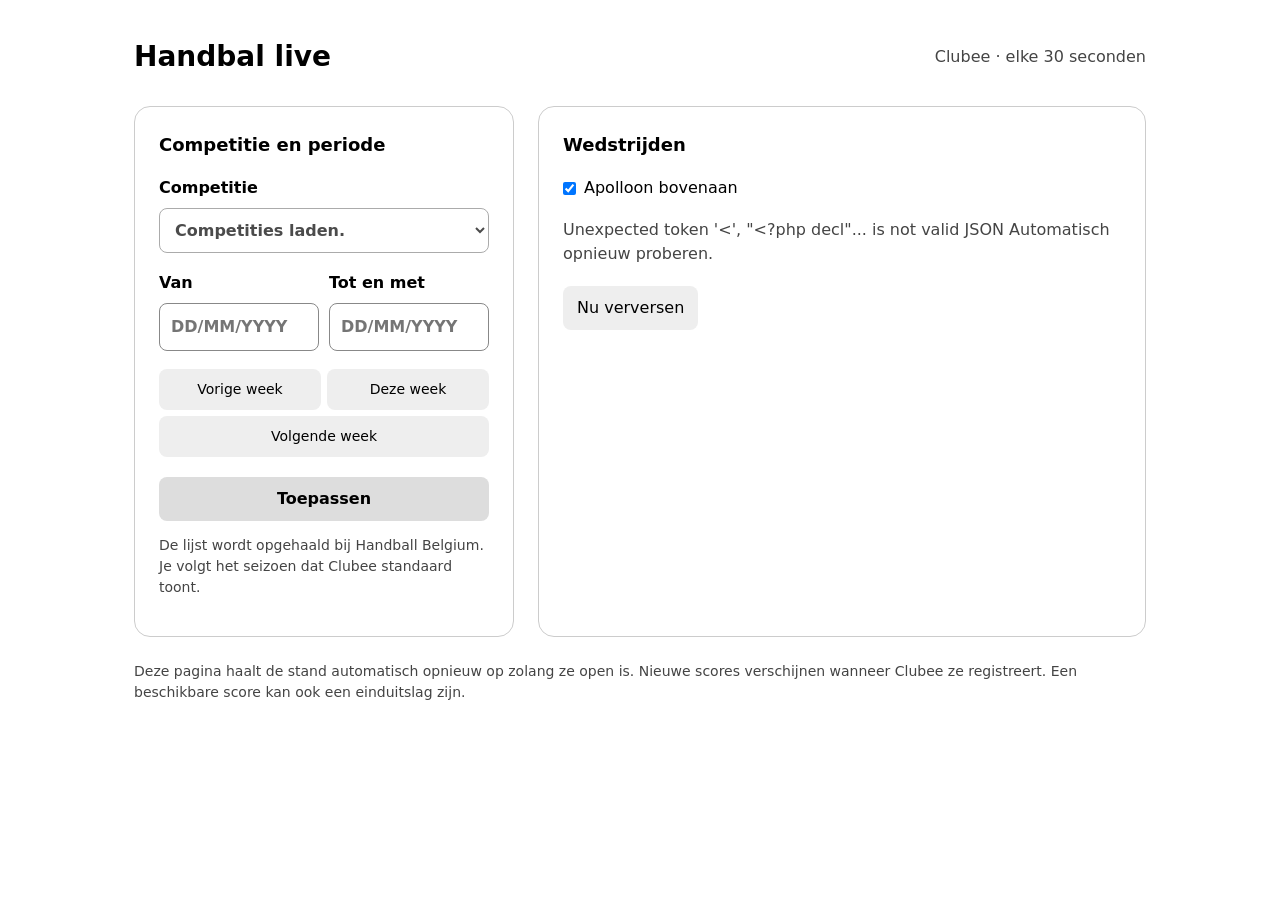
==== commit 97988437: "Move Handbal Live index and ticker rendering to PHP" ====
--- a/programmas/handbal-live/index.html
+++ b/programmas/handbal-live/index.html
@@ -1,91 +1,3 @@
 <!doctype html><html lang="nl"><head><meta charset="utf-8"><meta name="viewport" content="width=device-width,initial-scale=1"><title>Handbal live</title><meta name="description" content="Volg een Clubee-wedstrijd met een instelbare competitie en periode."><link rel="icon" href="data:image/svg+xml,%3Csvg xmlns='http://www.w3.org/2000/svg' viewBox='0 0 32 32'%3E%3Crect width='32' height='32' rx='8' fill='%230c1930'/%3E%3Ctext x='16' y='23' text-anchor='middle' font-size='23' fill='%235ee3e7'%3EH%3C/text%3E%3C/svg%3E"><link rel="stylesheet" href="styles.css?v=2"><style>
 *{box-sizing:border-box}body{margin:0;background:var(--page-background);color:var(--text-color);font:16px/1.5 system-ui}main{max-width:1060px;margin:auto;padding:36px 24px}header{display:flex;align-items:center;justify-content:space-between;margin-bottom:28px}h1{font-size:28px;margin:0}header span{color:var(--secondary-text)}section{background:var(--surface-background);border:1px solid var(--border-color);border-radius:16px;padding:24px}.layout{display:grid;grid-template-columns:380px 1fr;gap:24px}label{display:block;margin-bottom:18px;font-weight:600}input,select,button{font:inherit}input,select{display:block;width:100%;margin-top:8px;padding:11px;background:var(--field-background);color:var(--text-color);border:1px solid var(--field-border);border-radius:8px;min-width:0}button{padding:10px 14px;background:var(--button-background);color:var(--button-text);border:0;border-radius:8px;cursor:pointer}button:disabled{opacity:.5;cursor:wait}button.primary{background:var(--primary-background);color:var(--primary-text);font-weight:700;width:100%}.row{display:flex;gap:10px}.row>*{flex:1;min-width:0}.week{display:flex;gap:6px;flex-wrap:wrap;margin-bottom:20px}.week button{font-size:14px;flex:1;white-space:nowrap}small,.muted{font-size:14px;color:var(--secondary-text)}a{color:var(--link-color)}#score{font-size:clamp(56px,9vw,92px);font-weight:800;letter-spacing:-3px;text-align:center;padding:16px 0}#teams{text-align:center;font-size:20px;font-weight:600}#status{min-height:48px;color:var(--secondary-text)}#period{color:var(--link-color);margin-bottom:18px}.note{margin-top:24px;color:var(--secondary-text);font-size:14px}h2{font-size:18px;margin:0 0 18px}#refresh{margin-top:20px}:focus-visible{outline:3px solid var(--focus-color);outline-offset:3px}@media(max-width:760px){main{padding:20px 14px}.layout{grid-template-columns:1fr}header{align-items:flex-start;gap:10px}header span{font-size:14px}section{padding:20px}#score{font-size:72px}}
-#teams{display:grid;grid-template-columns:minmax(0,1fr) auto minmax(0,1fr);align-items:center;gap:12px;margin:24px 0}.team{display:flex;flex-direction:column;align-items:center;gap:12px;font-size:16px;overflow-wrap:anywhere}.team img{width:76px;height:76px;object-fit:contain;background:var(--logo-background);border-radius:12px;padding:6px}.team img[hidden]{display:none}#score{font-size:clamp(36px,5vw,60px);letter-spacing:-1px;padding:0;white-space:nowrap}@media(max-width:420px){#teams{gap:8px}.team{font-size:14px}.team img{width:58px;height:58px}#score{font-size:36px}}.match-card{padding:18px 0;border-bottom:1px solid var(--border-color)}.match-card:first-child{padding-top:0}.match-date{font-size:14px;color:var(--secondary-text);margin-bottom:10px}.match-teams{display:grid;grid-template-columns:minmax(0,1fr) auto minmax(0,1fr);gap:12px;align-items:center}.match-team{text-align:center;overflow-wrap:anywhere;font-size:15px;font-weight:600}.match-team img{display:block;width:48px;height:48px;object-fit:contain;margin:0 auto 8px;background:var(--logo-background);border-radius:8px}.match-score{font-size:28px;font-weight:800;white-space:nowrap}.match-links{display:flex;gap:16px;flex-wrap:wrap;margin-top:12px;font-size:14px}@media(max-width:420px){.match-teams{gap:8px}.match-team{font-size:13px}.match-score{font-size:24px}} .sort-toggle{display:flex;align-items:center;gap:8px;font-weight:400}.sort-toggle input{width:auto;margin:0;padding:0;flex:none} </style></head><body><main><header><h1>Handbal live</h1><span>Clubee &middot; elke 30 seconden</span></header><div class="layout"><section><h2>Competitie en periode</h2><form id="settings"><label>Competitie<select id="source" required disabled><option value="">Competities laden.</option></select></label><div class="row"><label>Van<input id="start" type="text" inputmode="numeric" placeholder="DD/MM/YYYY" pattern="[0-9]{2}/[0-9]{2}/[0-9]{4}" required></label><label>Tot en met<input id="end" type="text" inputmode="numeric" placeholder="DD/MM/YYYY" pattern="[0-9]{2}/[0-9]{2}/[0-9]{4}" required></label></div><div class="week"><button type="button" id="prev">Vorige week</button><button type="button" id="current">Deze week</button><button type="button" id="next">Volgende week</button></div><button class="primary">Toepassen</button></form><p class="muted">De lijst wordt opgehaald bij Handball Belgium. Je volgt het seizoen dat Clubee standaard toont.</p></section><section aria-label="Wedstrijden"><h2>Wedstrijden</h2><div id="period"></div><label class="sort-toggle"><input type="checkbox" id="apolloon-first" checked> Apolloon bovenaan</label><div id="matches"></div><div id="status" role="status">Clubee ophalen.</div><button id="refresh">Nu verversen</button></section></div><p class="note">Deze pagina haalt de stand automatisch opnieuw op zolang ze open is. Nieuwe scores verschijnen wanneer Clubee ze registreert. Een beschikbare score kan ook een einduitslag zijn.</p></main><script>
-const $=id=>document.getElementById(id),params=new URLSearchParams(location.search);
-const fallback='https://www.clubee.com/handballbelgium/first-division-m--982001v4/leagues/18702/seasons/220';
-function currentWeek(){const p=new Intl.DateTimeFormat('en-CA',{timeZone:'Europe/Brussels',year:'numeric',month:'2-digit',day:'2-digit'}).formatToParts(new Date());const get=k=>p.find(x=>x.type===k).value;const d=new Date(get('year')+'-'+get('month')+'-'+get('day')+'T00:00:00Z');d.setUTCDate(d.getUTCDate()-(d.getUTCDay()+6)%7);return [d.toISOString().slice(0,10),new Date(+d+6*86400000).toISOString().slice(0,10)];}
-const [first,last]=currentWeek();const wantedSource=params.get('source')||fallback;$('start').value=format(params.get('from')||first);$('end').value=format(params.get('to')||last);
-$('apolloon-first').checked=params.get('apolloon')!=='0';
-$('apolloon-first').onchange=()=>{if(checkedAt)render();else if(source)saveUrl();};
-let source,from,to,games=[],checkedAt='',busy=false,timer,listWarning='',scoreWarning='';
-function format(d){const m=/^(\d{4})-(\d{2})-(\d{2})$/.exec(d||'');return m?m[3]+'/'+m[2]+'/'+m[1]:'';}
-function parseDate(value){const m=/^(\d{2})\/(\d{2})\/(\d{4})$/.exec(value);if(!m)return '';const iso=m[3]+'-'+m[2]+'-'+m[1],d=new Date(iso+'T00:00:00Z');return Number.isFinite(+d)&&d.toISOString().slice(0,10)===iso?iso:'';}
-function saveUrl(){const p=new URLSearchParams({source,from,to,apolloon:$('apolloon-first').checked?'1':'0'});history.replaceState(null,'','?'+p);}
-function element(tag,className,text){const el=document.createElement(tag);if(className)el.className=className;if(text!==undefined)el.textContent=text;return el;}
-function team(game,side){const el=element('div','match-team');const url=game[side+'Logo'];if(url){try{const u=new URL(url);if(u.protocol==='https:'){const img=element('img');img.alt='Logo '+game[side];img.src=u.href;img.onerror=()=>img.remove();el.append(img);}}catch(_){}}el.append(element('div','',game[side]));return el;}
-function render(){
- const apolloon=g=>/apolloon/i.test(g.home||'')||/apolloon/i.test(g.away||'');
- const filtered=games.filter(g=>g.date>=from&&g.date<=to).sort((a,b)=>($('apolloon-first').checked?Number(apolloon(b))-Number(apolloon(a)):0)||a.date.localeCompare(b.date)||(a.time||'').localeCompare(b.time||''));
- $('period').textContent=format(from)+' - '+format(to);
- const cards=[];
- for(const g of filtered){
-  const card=element('article','match-card');
-  card.append(element('div','match-date',format(g.date)+(g.time?' om '+g.time:'')));
-  const row=element('div','match-teams');row.append(team(g,'home'),element('div','match-score',g.score||'-'),team(g,'away'));card.append(row);
-  const links=element('div','match-links');
-  const scoreLink=element('a','','Open scorepagina');scoreLink.href='score.html?'+new URLSearchParams({match:g.id.split('/').pop()});scoreLink.target='_blank';scoreLink.rel='noopener';
-  const original=element('a','','Open op Clubee');original.href=new URL(g.id,source).href;original.target='_blank';original.rel='noopener';
-  const reportLink=element('a','','Open wedstrijdblad');reportLink.href='wedstrijdblad.html?'+new URLSearchParams({match:g.id.split('/').pop()});reportLink.target='_blank';reportLink.rel='noopener';links.append(scoreLink,reportLink,original);card.append(links);cards.push(card);
- }
- $('matches').replaceChildren(...cards);
- $('status').textContent=(filtered.length?filtered.length+' wedstrijden':'Geen wedstrijden in deze periode')+' \u00b7 opgehaald om '+new Date(checkedAt).toLocaleTimeString('nl-BE',{timeZone:'Europe/Brussels'});
- for(const warning of [listWarning,scoreWarning])if(warning)$('status').textContent+=' '+warning;
- saveUrl();
-}
-async function refreshLiveScores(){
- const now=new Intl.DateTimeFormat('sv-SE',{timeZone:'Europe/Brussels',dateStyle:'short',timeStyle:'short'}).format(new Date());
- const [today,time]=now.split(' ');
- let failed=0;
- const active=games.filter(g=>g.date===today&&g.date>=from&&g.date<=to&&(!g.time||g.time.padStart(5,'0')<=time));
- for(let offset=0;offset<active.length;offset+=4){
-  await Promise.all(active.slice(offset,offset+4).map(async g=>{
-   try{
-    const match=g.id.split('/').pop();
-    const response=await fetch('match.php?'+new URLSearchParams({match}),{cache:'no-store',signal:AbortSignal.timeout(35000)});
-    if(!response.ok)throw Error('Score niet beschikbaar.');
-    const {game}=await response.json();
-    if(typeof game?.score==='string'&&game.score)g.score=game.score;
-   }catch{
-    failed++;
-    // Keep the competition score when the match lookup fails.
-   }
-  }));
- }
- scoreWarning=failed?failed+' live-scorecontrole(s) mislukt; de score uit de wedstrijdlijst blijft staan.':'';
- if(active.length)render();
-}
-async function refresh(){if(busy)return;busy=true;clearTimeout(timer);for(const b of document.querySelectorAll('button'))b.disabled=true;$('status').textContent='Nieuwe stand ophalen.';try{const r=await fetch('api.php?'+new URLSearchParams({source}),{cache:'no-store',signal:AbortSignal.timeout(25000)});const data=await r.json();if(!r.ok)throw Error(data.error||'Clubee kon niet worden opgehaald.');games=data.games;checkedAt=data.checkedAt;listWarning=data.stale?(data.warning||'De laatste succesvolle wedstrijdlijst wordt getoond.') : '';scoreWarning='';render();await refreshLiveScores();}catch(e){$('status').textContent=(e.name==='TimeoutError'?'Clubee reageert niet. Probeer opnieuw.':e.message)+(checkedAt?' Laatste geslaagde controle: '+new Date(checkedAt).toLocaleTimeString('nl-BE',{timeZone:'Europe/Brussels'})+'.':'');}finally{busy=false;for(const b of document.querySelectorAll('button'))b.disabled=false;timer=setTimeout(refresh,30000);}}
-async function apply(){if(busy)return;let u;try{u=new URL($('source').value);if(u.protocol!=='https:'||!['www.clubee.com','clubee.com'].includes(u.hostname)||u.port||u.username||u.password||!/^\/handballbelgium\/[a-zA-Z0-9_-]+v4(?:\/leagues\/\d+\/seasons\/\d+)?\/?$/.test(u.pathname))throw Error();}catch(_){$('status').textContent='Kies een competitie uit de lijst.';return false;}
-const a=parseDate($('start').value),b=parseDate($('end').value);if(!a||!b||a>b){$('status').textContent='Kies geldige datums. De einddatum moet op of na de begindatum liggen.';return false;}u.search='';u.hash='';const changed=source!==u.href||from!==a||to!==b;source=u.href;from=a;to=b;if(changed){games=[];checkedAt='';listWarning='';scoreWarning='';$('matches').replaceChildren();}saveUrl();await refresh();return true;}
-function move(days){for(const id of ['start','end']){const d=new Date(parseDate($(id).value)+'T00:00:00Z');if(!Number.isFinite(+d))return;$(id).value=format(new Date(+d+days*86400000).toISOString().slice(0,10));}apply();}
-$('settings').onsubmit=e=>{e.preventDefault();apply();};$('prev').onclick=()=>move(-7);$('next').onclick=()=>move(7);$('current').onclick=()=>{const [a,b]=currentWeek();$('start').value=format(a);$('end').value=format(b);apply();};$('refresh').onclick=()=>source?refresh():loadCompetitions();
-if(document.modelContext?.registerTool){try{document.modelContext.registerTool({name:'configure_match_view',description:'Stel de Clubee-competitie en het datumbereik in en laad de wedstrijden.',inputSchema:{type:'object',properties:{source:{type:'string'},from:{type:'string'},to:{type:'string'}},required:['source','from','to'],additionalProperties:false},annotations:{readOnlyHint:false,untrustedContentHint:true},async execute(input){if(!input||typeof input.source!=='string'||typeof input.from!=='string'||typeof input.to!=='string'||busy)throw Error('Ongeldige invoer of ophalen bezig.');$('source').value=input.source;$('start').value=format(input.from);$('end').value=format(input.to);if(!await apply())throw Error($('status').textContent);return {matches:games.filter(g=>g.date>=from&&g.date<=to).length,status:$('status').textContent};}});}catch(_){}}
-let loadingMenu=false;
-async function loadCompetitions(){
- if(loadingMenu)return;loadingMenu=true;$('source').disabled=true;$('refresh').disabled=true;
- $('status').textContent='Competities ophalen bij Clubee.';
- try{
-  const response=await fetch('competitions.php',{cache:'no-store',signal:AbortSignal.timeout(25000)});
-  const data=await response.json();if(!response.ok)throw Error(data.error||'Competities konden niet worden opgehaald.');
-  if(!Array.isArray(data.competitions)||!data.competitions.length)throw Error('Geen competities gevonden.');
-  const target=data.competitions.find(c=>wantedSource===c.source||wantedSource.startsWith(c.source+'/'))||data.competitions.find(c=>c.name==='DIVISION 1 (M)')||data.competitions[0];
-  const selectedSource=wantedSource===target.source||wantedSource.startsWith(target.source+'/')?wantedSource:target.source;
-  $('source').replaceChildren();const groups=new Map();
-  for(const c of data.competitions){
-   let group=groups.get(c.group||'Competities');if(!group){group=document.createElement('optgroup');group.label=c.group||'Competities';groups.set(group.label,group);$('source').append(group);}
-   const competitionSource=c.source===target.source?selectedSource:c.source;
-   group.append(new Option(c.name,competitionSource));
-  }
-  $('source').value=selectedSource;$('source').disabled=false;await apply();
- }catch(e){
-  // A failure to load the competition menu must not block the requested competition.
-  $('source').replaceChildren(new Option('Competitie - rechtstreekse link',wantedSource));
-  $('source').disabled=false;
-  $('status').textContent='Competitielijst niet beschikbaar; wedstrijden rechtstreeks ophalen.';
-  await apply();
- }
- finally{loadingMenu=false;$('refresh').disabled=false;}
-}
-loadCompetitions();
-
-</script></body></html>
+#teams{display:grid;grid-template-columns:minmax(0,1fr) auto minmax(0,1fr);align-items:center;gap:12px;margin:24px 0}.team{display:flex;flex-direction:column;align-items:center;gap:12px;font-size:16px;overflow-wrap:anywhere}.team img{width:76px;height:76px;object-fit:contain;background:var(--logo-background);border-radius:12px;padding:6px}.team img[hidden]{display:none}#score{font-size:clamp(36px,5vw,60px);letter-spacing:-1px;padding:0;white-space:nowrap}@media(max-width:420px){#teams{gap:8px}.team{font-size:14px}.team img{width:58px;height:58px}#score{font-size:36px}}.match-card{padding:18px 0;border-bottom:1px solid var(--border-color)}.match-card:first-child{padding-top:0}.match-date{font-size:14px;color:var(--secondary-text);margin-bottom:10px}.match-teams{display:grid;grid-template-columns:minmax(0,1fr) auto minmax(0,1fr);gap:12px;align-items:center}.match-team{text-align:center;overflow-wrap:anywhere;font-size:15px;font-weight:600}.match-team img{display:block;width:48px;height:48px;object-fit:contain;margin:0 auto 8px;background:var(--logo-background);border-radius:8px}.match-score{font-size:28px;font-weight:800;white-space:nowrap}.match-links{display:flex;gap:16px;flex-wrap:wrap;margin-top:12px;font-size:14px}@media(max-width:420px){.match-teams{gap:8px}.match-team{font-size:13px}.match-score{font-size:24px}} .sort-toggle{display:flex;align-items:center;gap:8px;font-weight:400}.sort-toggle input{width:auto;margin:0;padding:0;flex:none} </style></head><body><main><header><h1>Handbal live</h1><span>Clubee &middot; elke 30 seconden</span></header><div class="layout"><section><h2>Competitie en periode</h2><form id="settings"><label>Competitie<select id="source" required disabled><option value="">Competities laden.</option></select></label><div class="row"><label>Van<input id="start" type="text" inputmode="numeric" placeholder="DD/MM/YYYY" pattern="[0-9]{2}/[0-9]{2}/[0-9]{4}" required></label><label>Tot en met<input id="end" type="text" inputmode="numeric" placeholder="DD/MM/YYYY" pattern="[0-9]{2}/[0-9]{2}/[0-9]{4}" required></label></div><div class="week"><button type="button" id="prev">Vorige week</button><button type="button" id="current">Deze week</button><button type="button" id="next">Volgende week</button></div><button class="primary">Toepassen</button></form><p class="muted">De lijst wordt opgehaald bij Handball Belgium. Je volgt het seizoen dat Clubee standaard toont.</p></section><section aria-label="Wedstrijden"><h2>Wedstrijden</h2><div id="period"></div><label class="sort-toggle"><input type="checkbox" id="apolloon-first" checked> Apolloon bovenaan</label><div id="matches"></div><div id="status" role="status">Clubee ophalen.</div><button id="refresh">Nu verversen</button></section></div><p class="note">Deze pagina haalt de stand automatisch opnieuw op zolang ze open is. Nieuwe scores verschijnen wanneer Clubee ze registreert. Een beschikbare score kan ook een einduitslag zijn.</p></main><script src="index.js?v=1" defer></script></body></html>
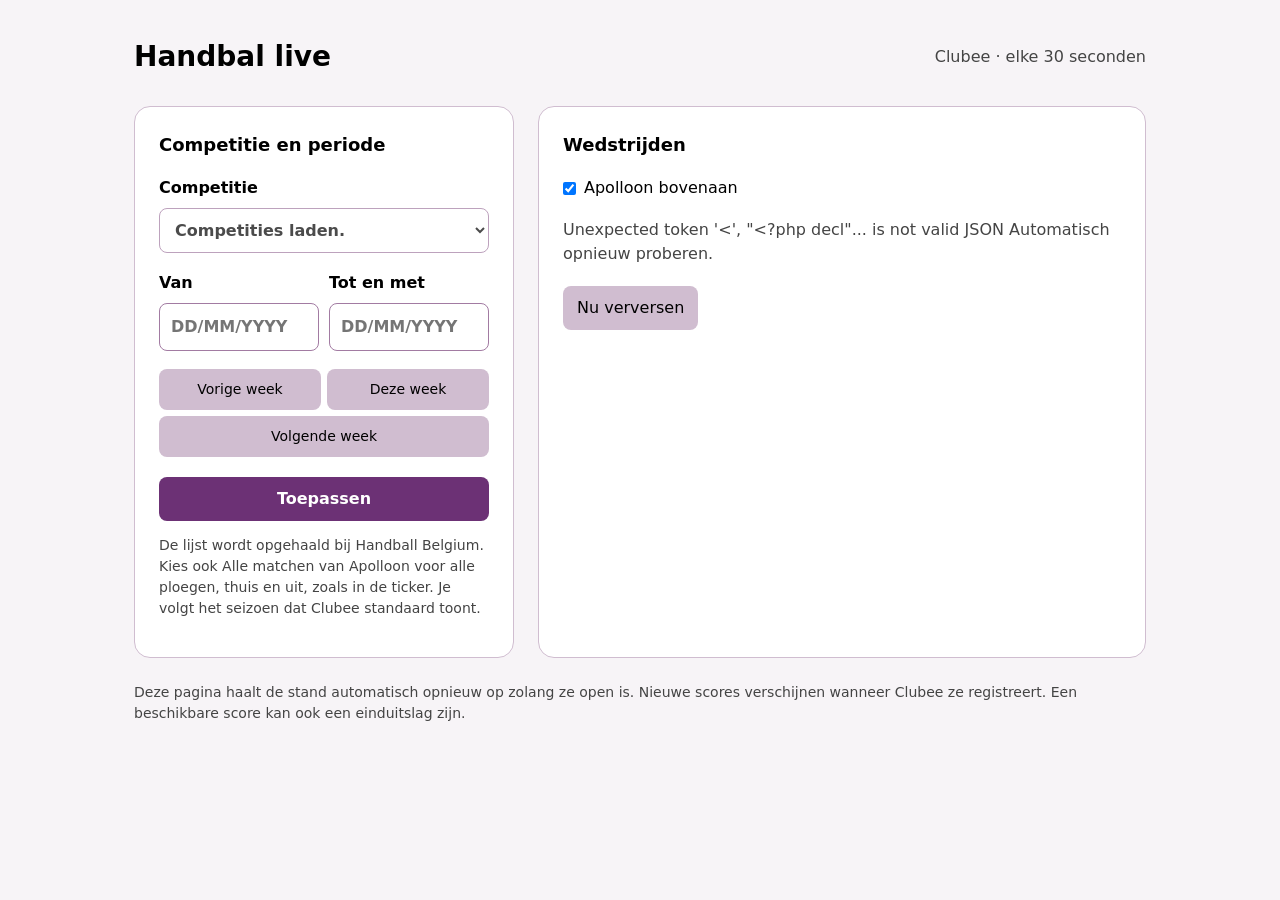
==== commit 1531ed28: "Add all Apolloon matches option to Handbal Live" ====
--- a/programmas/handbal-live/index.html
+++ b/programmas/handbal-live/index.html
@@ -1,3 +1,3 @@
 <!doctype html><html lang="nl"><head><meta charset="utf-8"><meta name="viewport" content="width=device-width,initial-scale=1"><title>Handbal live</title><meta name="description" content="Volg een Clubee-wedstrijd met een instelbare competitie en periode."><link rel="icon" href="data:image/svg+xml,%3Csvg xmlns='http://www.w3.org/2000/svg' viewBox='0 0 32 32'%3E%3Crect width='32' height='32' rx='8' fill='%230c1930'/%3E%3Ctext x='16' y='23' text-anchor='middle' font-size='23' fill='%235ee3e7'%3EH%3C/text%3E%3C/svg%3E"><link rel="stylesheet" href="styles.css?v=2"><style>
 *{box-sizing:border-box}body{margin:0;background:var(--page-background);color:var(--text-color);font:16px/1.5 system-ui}main{max-width:1060px;margin:auto;padding:36px 24px}header{display:flex;align-items:center;justify-content:space-between;margin-bottom:28px}h1{font-size:28px;margin:0}header span{color:var(--secondary-text)}section{background:var(--surface-background);border:1px solid var(--border-color);border-radius:16px;padding:24px}.layout{display:grid;grid-template-columns:380px 1fr;gap:24px}label{display:block;margin-bottom:18px;font-weight:600}input,select,button{font:inherit}input,select{display:block;width:100%;margin-top:8px;padding:11px;background:var(--field-background);color:var(--text-color);border:1px solid var(--field-border);border-radius:8px;min-width:0}button{padding:10px 14px;background:var(--button-background);color:var(--button-text);border:0;border-radius:8px;cursor:pointer}button:disabled{opacity:.5;cursor:wait}button.primary{background:var(--primary-background);color:var(--primary-text);font-weight:700;width:100%}.row{display:flex;gap:10px}.row>*{flex:1;min-width:0}.week{display:flex;gap:6px;flex-wrap:wrap;margin-bottom:20px}.week button{font-size:14px;flex:1;white-space:nowrap}small,.muted{font-size:14px;color:var(--secondary-text)}a{color:var(--link-color)}#score{font-size:clamp(56px,9vw,92px);font-weight:800;letter-spacing:-3px;text-align:center;padding:16px 0}#teams{text-align:center;font-size:20px;font-weight:600}#status{min-height:48px;color:var(--secondary-text)}#period{color:var(--link-color);margin-bottom:18px}.note{margin-top:24px;color:var(--secondary-text);font-size:14px}h2{font-size:18px;margin:0 0 18px}#refresh{margin-top:20px}:focus-visible{outline:3px solid var(--focus-color);outline-offset:3px}@media(max-width:760px){main{padding:20px 14px}.layout{grid-template-columns:1fr}header{align-items:flex-start;gap:10px}header span{font-size:14px}section{padding:20px}#score{font-size:72px}}
-#teams{display:grid;grid-template-columns:minmax(0,1fr) auto minmax(0,1fr);align-items:center;gap:12px;margin:24px 0}.team{display:flex;flex-direction:column;align-items:center;gap:12px;font-size:16px;overflow-wrap:anywhere}.team img{width:76px;height:76px;object-fit:contain;background:var(--logo-background);border-radius:12px;padding:6px}.team img[hidden]{display:none}#score{font-size:clamp(36px,5vw,60px);letter-spacing:-1px;padding:0;white-space:nowrap}@media(max-width:420px){#teams{gap:8px}.team{font-size:14px}.team img{width:58px;height:58px}#score{font-size:36px}}.match-card{padding:18px 0;border-bottom:1px solid var(--border-color)}.match-card:first-child{padding-top:0}.match-date{font-size:14px;color:var(--secondary-text);margin-bottom:10px}.match-teams{display:grid;grid-template-columns:minmax(0,1fr) auto minmax(0,1fr);gap:12px;align-items:center}.match-team{text-align:center;overflow-wrap:anywhere;font-size:15px;font-weight:600}.match-team img{display:block;width:48px;height:48px;object-fit:contain;margin:0 auto 8px;background:var(--logo-background);border-radius:8px}.match-score{font-size:28px;font-weight:800;white-space:nowrap}.match-links{display:flex;gap:16px;flex-wrap:wrap;margin-top:12px;font-size:14px}@media(max-width:420px){.match-teams{gap:8px}.match-team{font-size:13px}.match-score{font-size:24px}} .sort-toggle{display:flex;align-items:center;gap:8px;font-weight:400}.sort-toggle input{width:auto;margin:0;padding:0;flex:none} </style></head><body><main><header><h1>Handbal live</h1><span>Clubee &middot; elke 30 seconden</span></header><div class="layout"><section><h2>Competitie en periode</h2><form id="settings"><label>Competitie<select id="source" required disabled><option value="">Competities laden.</option></select></label><div class="row"><label>Van<input id="start" type="text" inputmode="numeric" placeholder="DD/MM/YYYY" pattern="[0-9]{2}/[0-9]{2}/[0-9]{4}" required></label><label>Tot en met<input id="end" type="text" inputmode="numeric" placeholder="DD/MM/YYYY" pattern="[0-9]{2}/[0-9]{2}/[0-9]{4}" required></label></div><div class="week"><button type="button" id="prev">Vorige week</button><button type="button" id="current">Deze week</button><button type="button" id="next">Volgende week</button></div><button class="primary">Toepassen</button></form><p class="muted">De lijst wordt opgehaald bij Handball Belgium. Je volgt het seizoen dat Clubee standaard toont.</p></section><section aria-label="Wedstrijden"><h2>Wedstrijden</h2><div id="period"></div><label class="sort-toggle"><input type="checkbox" id="apolloon-first" checked> Apolloon bovenaan</label><div id="matches"></div><div id="status" role="status">Clubee ophalen.</div><button id="refresh">Nu verversen</button></section></div><p class="note">Deze pagina haalt de stand automatisch opnieuw op zolang ze open is. Nieuwe scores verschijnen wanneer Clubee ze registreert. Een beschikbare score kan ook een einduitslag zijn.</p></main><script src="index.js?v=1" defer></script></body></html>
+#teams{display:grid;grid-template-columns:minmax(0,1fr) auto minmax(0,1fr);align-items:center;gap:12px;margin:24px 0}.team{display:flex;flex-direction:column;align-items:center;gap:12px;font-size:16px;overflow-wrap:anywhere}.team img{width:76px;height:76px;object-fit:contain;background:var(--logo-background);border-radius:12px;padding:6px}.team img[hidden]{display:none}#score{font-size:clamp(36px,5vw,60px);letter-spacing:-1px;padding:0;white-space:nowrap}@media(max-width:420px){#teams{gap:8px}.team{font-size:14px}.team img{width:58px;height:58px}#score{font-size:36px}}.match-card{padding:18px 0;border-bottom:1px solid var(--border-color)}.match-card:first-child{padding-top:0}.match-date{font-size:14px;color:var(--secondary-text);margin-bottom:10px}.match-teams{display:grid;grid-template-columns:minmax(0,1fr) auto minmax(0,1fr);gap:12px;align-items:center}.match-team{text-align:center;overflow-wrap:anywhere;font-size:15px;font-weight:600}.match-team img{display:block;width:48px;height:48px;object-fit:contain;margin:0 auto 8px;background:var(--logo-background);border-radius:8px}.match-score{font-size:28px;font-weight:800;white-space:nowrap}.match-links{display:flex;gap:16px;flex-wrap:wrap;margin-top:12px;font-size:14px}@media(max-width:420px){.match-teams{gap:8px}.match-team{font-size:13px}.match-score{font-size:24px}} .sort-toggle{display:flex;align-items:center;gap:8px;font-weight:400}.sort-toggle input{width:auto;margin:0;padding:0;flex:none} </style></head><body><main><header><h1>Handbal live</h1><span>Clubee &middot; elke 30 seconden</span></header><div class="layout"><section><h2>Competitie en periode</h2><form id="settings"><label>Competitie<select id="source" required disabled><option value="">Competities laden.</option></select></label><div class="row"><label>Van<input id="start" type="text" inputmode="numeric" placeholder="DD/MM/YYYY" pattern="[0-9]{2}/[0-9]{2}/[0-9]{4}" required></label><label>Tot en met<input id="end" type="text" inputmode="numeric" placeholder="DD/MM/YYYY" pattern="[0-9]{2}/[0-9]{2}/[0-9]{4}" required></label></div><div class="week"><button type="button" id="prev">Vorige week</button><button type="button" id="current">Deze week</button><button type="button" id="next">Volgende week</button></div><button class="primary">Toepassen</button></form><p class="muted">De lijst wordt opgehaald bij Handball Belgium. Kies ook Alle matchen van Apolloon voor alle ploegen, thuis en uit, zoals in de ticker. Je volgt het seizoen dat Clubee standaard toont.</p></section><section aria-label="Wedstrijden"><h2>Wedstrijden</h2><div id="period"></div><label class="sort-toggle"><input type="checkbox" id="apolloon-first" checked> Apolloon bovenaan</label><div id="matches"></div><div id="status" role="status">Clubee ophalen.</div><button id="refresh">Nu verversen</button></section></div><p class="note">Deze pagina haalt de stand automatisch opnieuw op zolang ze open is. Nieuwe scores verschijnen wanneer Clubee ze registreert. Een beschikbare score kan ook een einduitslag zijn.</p></main><script src="index.js?v=1" defer></script></body></html>
--- a/programmas/handbal-live/styles.css
+++ b/programmas/handbal-live/styles.css
@@ -1,19 +1,29 @@
+/* Kleuren voor index.html en score.html.
+   Pas deze waarden aan om beide pagina's een ander uiterlijk te geven. */
+:root {
+  --APOLLOON_COLOR: #6C3175; 
+  /*--APOLLOON_COLOR: #642364;*/
+  --APOLLOON_VERY_LIGHT: #f7f4f7;
+  --APOLLOON_LIGHT: #d0bdd0;
+  --APOLLOON_50: #a27ba2;
+  --APOLLOON_FONT: Arial, Helvetica, sans-serif;
+}
 /* Kleuren voor index.html en score.html.
    Pas deze waarden aan om beide pagina's een ander uiterlijk te geven. */
 :root {
   color-scheme: light;
-  --page-background: #ffffff;
+  --page-background: var(--APOLLOON_VERY_LIGHT);
   --text-color: #000000;
   --surface-background: #ffffff;
-  --border-color: #cccccc;
+  --border-color: var(--APOLLOON_LIGHT);
   --field-background: #ffffff;
-  --field-border: #888888;
+  --field-border: var(--APOLLOON_50);
   --secondary-text: #444444;
-  --link-color: #000000;
-  --button-background: #eeeeee;
+  --link-color: var(--APOLLOON_COLOR);
+  --button-background: var(--APOLLOON_LIGHT);
   --button-text: #000000;
-  --primary-background: #dddddd;
-  --primary-text: #000000;
-  --focus-color: #000000;
+  --primary-background: var(--APOLLOON_COLOR);
+  --primary-text: #ffffff;
+  --focus-color: var(--APOLLOON_COLOR);
   --logo-background: #ffffff;
 }
